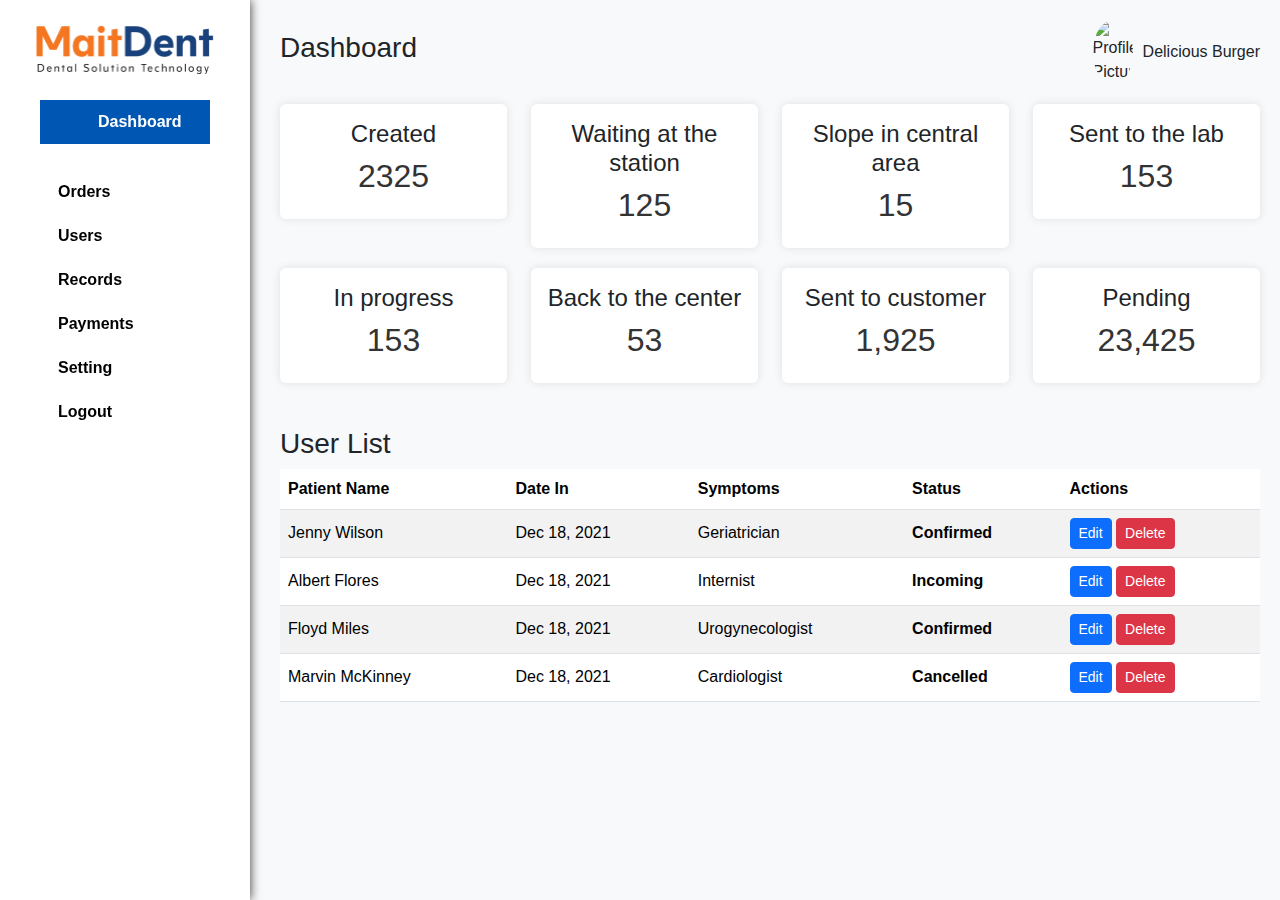
==== admin Dashboard.htm @ 2b2571f4 "file name changed" ====
<!DOCTYPE html>
<html lang="en">
<head>
    <meta charset="UTF-8">
    <meta name="viewport" content="width=device-width, initial-scale=1.0">
    <title>Dashboard</title>
    <link href="https://cdn.jsdelivr.net/npm/bootstrap@5.3.0-alpha3/dist/css/bootstrap.min.css" rel="stylesheet">
<link rel="stylesheet" href="src/style.css">
</head>
<body>
    <div class="sidebar">
        <div class="logo">
            <img src=" img/Logo mint dante .png" height="54" width="180" alt="">
        </div>
        <a href="#" class="active">Dashboard</a>
        <a href="#">Orders</a>
        <a href="#">Users</a>
        <a href="#">Records</a>
        <a href="#">Payments</a>
        <a href="#">Setting</a>
        <a href="#">Logout</a>
    </div>

    <div class="content">
        <div class="top-bar">
            <h3>Dashboard</h3>
            <div class="profile">
                <img src="https://via.placeholder.com/40" alt="Profile Picture">
                <span>Delicious Burger</span>
            </div>
        </div>
        <div class="row">
            <div class="col-md-3">
                <div class="card text-center p-3">
                    <h4>Created</h4>
                    <h2 style="color: #333;">2325</h2>
                </div>
            </div>
            <div class="col-md-3">
                <div class="card text-center p-3">
                    <h4>Waiting at the station</h4>
                    <h2 style="color: #333;">125</h2>
                </div>
            </div>
            <div class="col-md-3">
                <div class="card text-center p-3">
                    <h4>Slope in central area</h4>
                    <h2 style="color: #333;">15</h2>
                </div>
            </div>
            <div class="col-md-3">
                <div class="card text-center p-3">
                    <h4>Sent to the lab</h4>
                    <h2 style="color: #333;">153</h2>
                </div>
            </div>
        </div>
        <div class="row">
            <div class="col-md-3">
                <div class="card text-center p-3">
                    <h4>In progress</h4>
                    <h2 style="color: #333;">153</h2>
                </div>
            </div>
            <div class="col-md-3">
                <div class="card text-center p-3">
                    <h4>Back to the center</h4>
                    <h2 style="color: #333;">53</h2>
                </div>
            </div>
            <div class="col-md-3">
                <div class="card text-center p-3">
                    <h4>Sent to customer</h4>
                    <h2 style="color: #333;">1,925</h2>
                </div>
            </div>
            <div class="col-md-3">
                <div class="card text-center p-3">
                    <h4>Pending</h4>
                    <h2 style="color: #333;">23,425</h2>
                </div>
            </div>
        </div>

        <h3 class="mt-4">User List</h3>
        <table class="table table-striped user-list-table">
            <thead>
                <tr>
                    <th>Patient Name</th>
                    <th>Date In</th>
                    <th>Symptoms</th>
                    <th>Status</th>
                    <th>Actions</th>
                </tr>
            </thead>
            <tbody>
                <tr>
                    <td>Jenny Wilson</td>
                    <td>Dec 18, 2021</td>
                    <td>Geriatrician</td>
                    <td class="status-confirmed">Confirmed</td>
                    <td>
                        <button class="btn btn-sm btn-primary">Edit</button>
                        <button class="btn btn-sm btn-danger">Delete</button>
                    </td>
                </tr>
                <tr>
                    <td>Albert Flores</td>
                    <td>Dec 18, 2021</td>
                    <td>Internist</td>
                    <td class="status-incoming">Incoming</td>
                    <td>
                        <button class="btn btn-sm btn-primary">Edit</button>
                        <button class="btn btn-sm btn-danger">Delete</button>
                    </td>
                </tr>
                <tr>
                    <td>Floyd Miles</td>
                    <td>Dec 18, 2021</td>
                    <td>Urogynecologist</td>
                    <td class="status-confirmed">Confirmed</td>
                    <td>
                        <button class="btn btn-sm btn-primary">Edit</button>
                        <button class="btn btn-sm btn-danger">Delete</button>
                    </td>
                </tr>
                <tr>
                    <td>Marvin McKinney</td>
                    <td>Dec 18, 2021</td>
                    <td>Cardiologist</td>
                    <td class="status-cancelled">Cancelled</td>
                    <td>
                        <button class="btn btn-sm btn-primary">Edit</button>
                        <button class="btn btn-sm btn-danger">Delete</button>
                    </td>
                </tr>
            </tbody>
        </table>
    </div>

    <script src="https://cdn.jsdelivr.net/npm/bootstrap@5.3.0-alpha3/dist/js/bootstrap.bundle.min.js"></script>
</body>
</html>
---- src/style.css ----
body {
    font-family: Arial, sans-serif;
    background-color: #f8f9fa;
}
.sidebar {
    width: 250px;
    height: 100vh;
    position: fixed;
    background-color: #ffffff;
    box-shadow: 0 0 10px rgba(0, 0, 0, 0.8);
}
.sidebar a {
    display: block;
    padding: 10px 58px;
    color: #000;
    text-decoration: none;
    font-weight: bold;
    
}
.sidebar a:hover {
    background-color: #3371EB ;

}
.sidebar .active {
    background-color: #0056b3;
    margin: 26px 40px;
    color: white;
}
.sidebar .logo {
    text-align: center;
    margin: 20px 0;
}
.sidebar .logo h4 {
    color: #ff6a00;
    font-weight: bold;
}
.content {
    margin-left: 260px;
    padding: 20px;
}
.card {
    margin-bottom: 20px;
    background-color: #ffffff;
    border: none;
    box-shadow: 0 0 10px rgba(0, 0, 0, 0.1);
}
.user-list-table th, .user-list-table td {
    vertical-align: middle;
}
.status-confirmed {
    color: #28a745;
    font-weight: bold;
}
.status-incoming {
    color: #ffc107;
    font-weight: bold;
}
.status-cancelled {
    color: #dc3545;
    font-weight: bold;
}
.top-bar {
    display: flex;
    justify-content: space-between;
    align-items: center;
    margin-bottom: 20px;
}
.top-bar .profile {
    display: flex;
    align-items: center;
}
.top-bar .profile img {
    border-radius: 50%;
    width: 40px;
    margin-right: 10px;
}
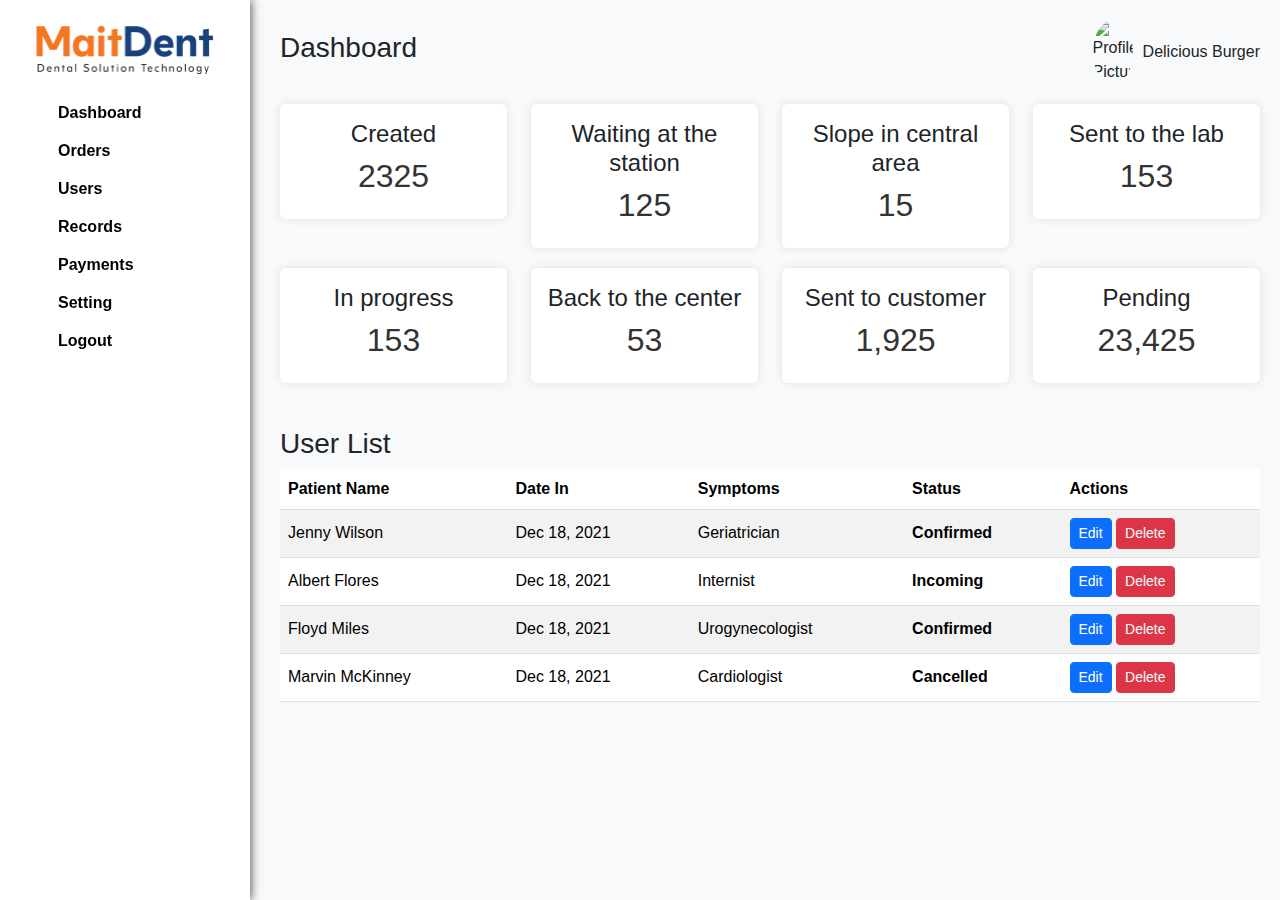
==== commit c4ae90c5: "sidebar changed" ====
--- a/admin Dashboard.htm
+++ b/admin Dashboard.htm
@@ -12,7 +12,7 @@
         <div class="logo">
             <img src=" img/Logo mint dante .png" height="54" width="180" alt="">
         </div>
-        <a href="#" class="active">Dashboard</a>
+        <a href="#" >Dashboard</a>
         <a href="#">Orders</a>
         <a href="#">Users</a>
         <a href="#">Records</a>
--- a/src/style.css
+++ b/src/style.css
@@ -16,19 +16,28 @@
     text-decoration: none;
     font-weight: bold;
     
+   
+    font-family:Arial, Helvetica, sans-serif
+    font-size: 18px;
+    font-style: normal;
+    font-weight: 600;
+    line-height: normal;
+    
 }
 .sidebar a:hover {
     background-color: #3371EB ;
-
+    padding-left: 26px ;
+    padding-right: 40px;
+    margin: 0 26px 0  40px ;
 }
 .sidebar .active {
-    background-color: #0056b3;
+    
     margin: 26px 40px;
-    color: white;
+    color: white
 }
 .sidebar .logo {
     text-align: center;
-    margin: 20px 0;
+    margin: 20px 20px;
 }
 .sidebar .logo h4 {
     color: #ff6a00;
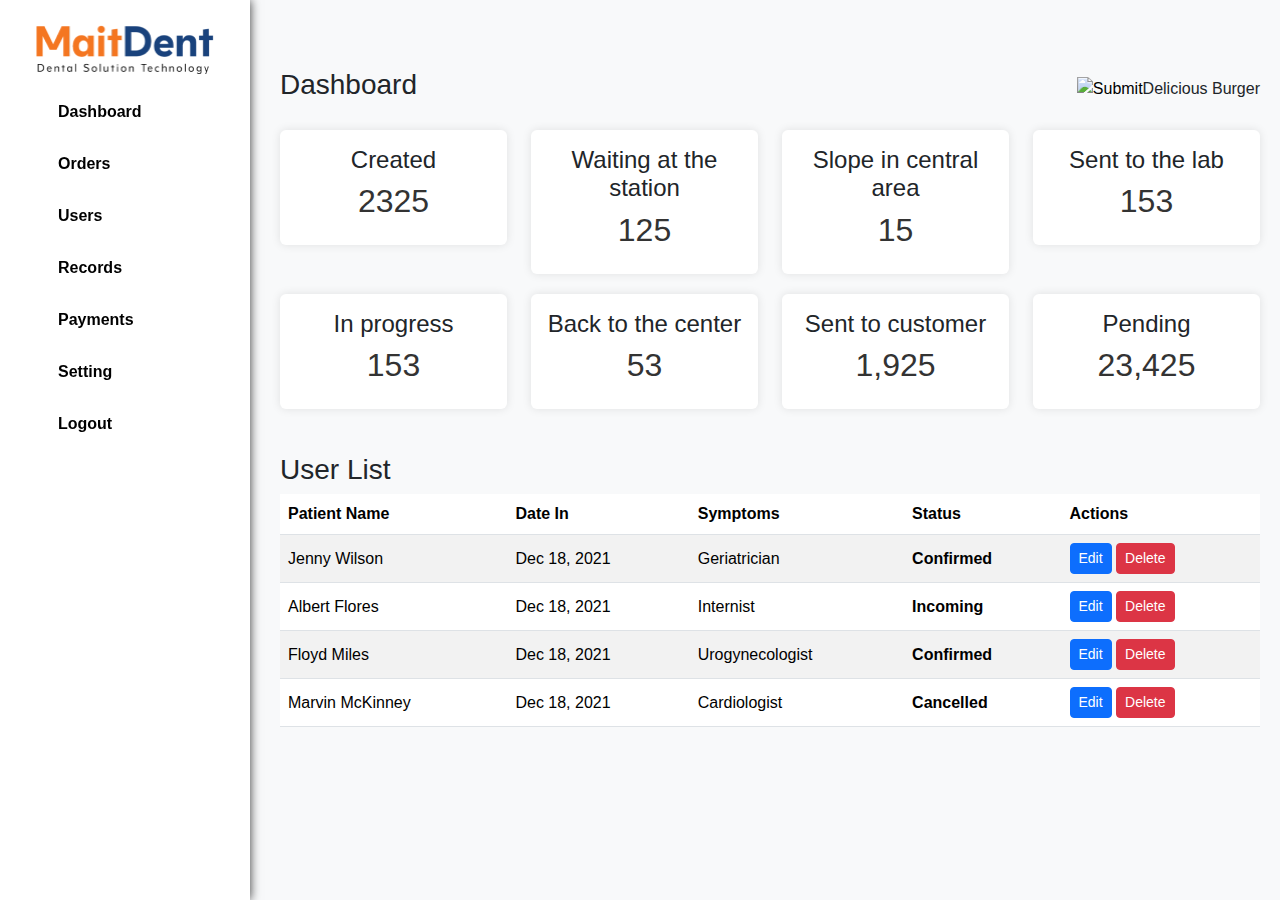
==== commit 5ab226ef: "offcanvas added" ====
--- a/admin Dashboard.htm
+++ b/admin Dashboard.htm
@@ -8,10 +8,35 @@
 <link rel="stylesheet" href="src/style.css">
 </head>
 <body>
+    <div class="d-none d-md-block sidebar" >
+        <div class="logo mb-3">
+            <img src="img/Logo mint dante .png" height="54" width="180" alt="Logo">
+        </div>
+        <a href="#" class="d-block mb-2">Dashboard</a>
+        <a href="#" class="d-block mb-2">Orders</a>
+        <a href="#" class="d-block mb-2">Users</a>
+        <a href="#" class="d-block mb-2">Records</a>
+        <a href="#" class="d-block mb-2">Payments</a>
+        <a href="#" class="d-block mb-2">Setting</a>
+        <a href="#" class="d-block">Logout</a>
+    </div>
+
+    <!-- Toggle Button for Small Screens -->
+   
+    
+<button class="btn btn-lg w-0" type="button" data-bs-toggle="offcanvas" data-bs-target="#offcanvasWithBothOptions" aria-controls="offcanvasWithBothOptions"  >☰ </button>
+
+</button>
+
+<div class="offcanvas offcanvas-start" data-bs-scroll="true" tabindex="-1" id="offcanvasWithBothOptions" aria-labelledby="offcanvasWithBothOptionsLabel">
     <div class="sidebar">
-        <div class="logo">
-            <img src=" img/Logo mint dante .png" height="54" width="180" alt="">
-        </div>
+  <div class="offcanvas-header">
+    <div class="logo">
+        <img src=" img/Logo mint dante .png" height="54" width="180" alt="">
+    </div>    <button type="button" class="btn-close text-reset" data-bs-dismiss="offcanvas" aria-label="Close"></button>
+  </div>
+  <div class="offcanvas-body">
+       
         <a href="#" >Dashboard</a>
         <a href="#">Orders</a>
         <a href="#">Users</a>
@@ -19,13 +44,21 @@
         <a href="#">Payments</a>
         <a href="#">Setting</a>
         <a href="#">Logout</a>
-    </div>
+        
+    
+  </div>
+</div>
+</div>
+
+
+
+  
 
     <div class="content">
         <div class="top-bar">
             <h3>Dashboard</h3>
             <div class="profile">
-                <img src="https://via.placeholder.com/40" alt="Profile Picture">
+                <input type="image">
                 <span>Delicious Burger</span>
             </div>
         </div>
--- a/src/style.css
+++ b/src/style.css
@@ -15,14 +15,8 @@
     color: #000;
     text-decoration: none;
     font-weight: bold;
-    
-   
     font-family:Arial, Helvetica, sans-serif
-    font-size: 18px;
-    font-style: normal;
-    font-weight: 600;
-    line-height: normal;
-    
+    font-size: 16px;
 }
 .sidebar a:hover {
     background-color: #3371EB ;
